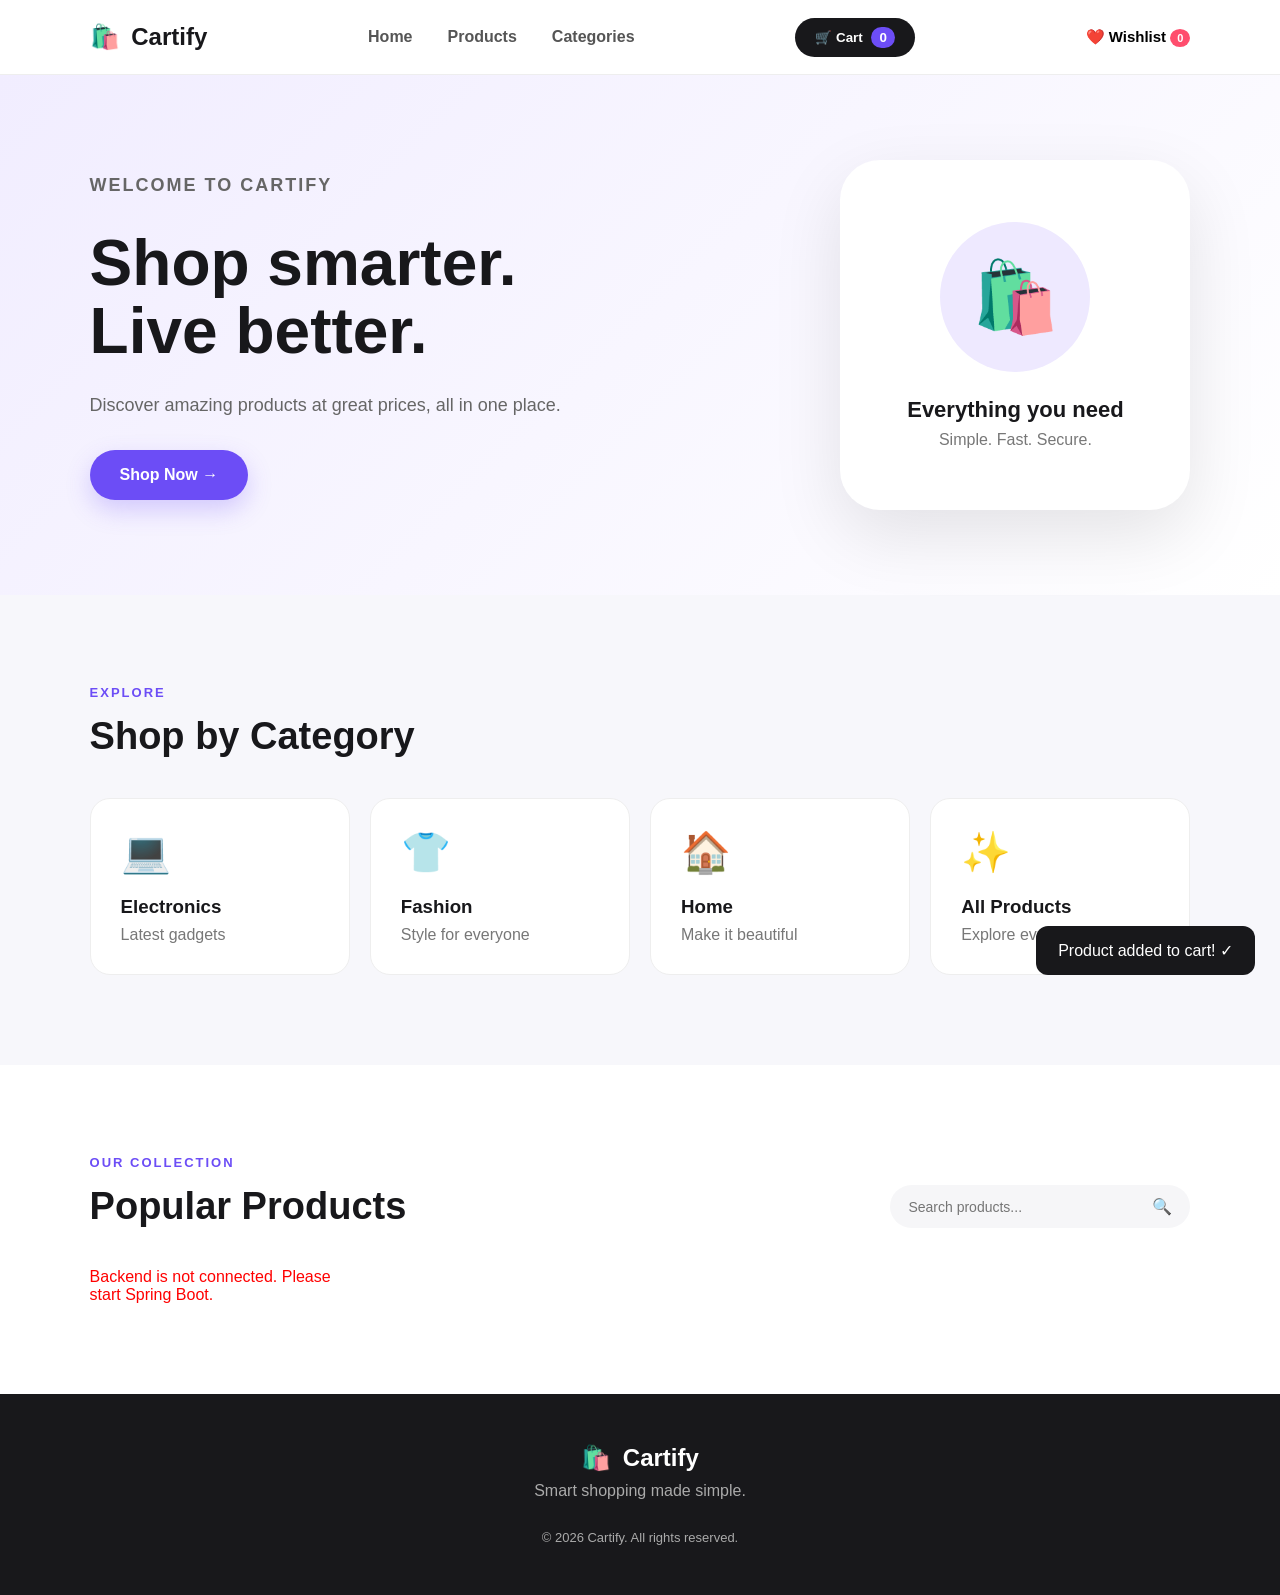
==== frontend/index.html @ fc57c3f5 "Cartify Java e-commerce website" ====
<!DOCTYPE html>
<html lang="en">
<head>
    <meta charset="UTF-8">
    <meta name="viewport" content="width=device-width, initial-scale=1.0">

    <title>Cartify | Smart Shopping</title>

    <link rel="stylesheet" href="style.css">
</head>

<body>

    <!-- NAVBAR -->
    <header class="navbar">

        <div class="logo">
            🛍️ <span>Cartify</span>
        </div>

        <nav>
            <a href="#home">Home</a>
            <a href="#products">Products</a>
            <a href="#categories">Categories</a>
        </nav>

        <button class="cart-btn" onclick="openCart()">
            🛒 Cart
            <span id="cart-count">0</span>
        </button>
        <button class="wishlist-btn" onclick="openWishlist()">
    ❤️ Wishlist <span id="wishlistCount">0</span>
</button>

    </header>


    <!-- HERO -->
    <section class="hero" id="home">

        <div class="hero-content">

            <p class="small-title">WELCOME TO CARTIFY</p>

            <h1>
                Shop smarter.<br>
                Live better.
            </h1>

            <p>
                Discover amazing products at great prices,
                all in one place.
            </p>

            <button class="shop-btn" onclick="scrollToProducts()">
                Shop Now →
            </button>

        </div>

        <div class="hero-card">
            <div class="hero-circle">🛍️</div>
            <h3>Everything you need</h3>
            <p>Simple. Fast. Secure.</p>
        </div>

    </section>


    <!-- CATEGORIES -->
    <section class="categories" id="categories">

        <div class="section-heading">
            <p>EXPLORE</p>
            <h2>Shop by Category</h2>
        </div>

        <div class="category-grid">

            <div class="category-card" onclick="filterCategory('Electronics')">
                <span>💻</span>
                <h3>Electronics</h3>
                <p>Latest gadgets</p>
            </div>

            <div class="category-card" onclick="filterCategory('Fashion')">
                <span>👕</span>
                <h3>Fashion</h3>
                <p>Style for everyone</p>
            </div>

            <div class="category-card" onclick="filterCategory('Home')">
                <span>🏠</span>
                <h3>Home</h3>
                <p>Make it beautiful</p>
            </div>

            <div class="category-card" onclick="filterCategory('All')">
                <span>✨</span>
                <h3>All Products</h3>
                <p>Explore everything</p>
            </div>

        </div>

    </section>


    <!-- PRODUCTS -->
    <section class="products-section" id="products">

        <div class="section-heading product-heading">

            <div>
                <p>OUR COLLECTION</p>
                <h2>Popular Products</h2>
            </div>

            <div class="search-box">
                <input
                    type="text"
                    id="searchInput"
                    placeholder="Search products..."
                    oninput="searchProducts()"
                >
                🔍
            </div>

        </div>

        <div id="product-container" class="product-grid">

            <!-- Products will come from Java backend -->

        </div>

    </section>


    <!-- CART DRAWER -->
    <div id="cart-overlay" class="overlay" onclick="closeCart()"></div>

    <aside id="cart-drawer" class="cart-drawer">

        <div class="cart-header">
            <h2>Your Cart 🛒</h2>
            <button onclick="closeCart()">✕</button>
        </div>

        <div id="cart-items">
            <p class="empty-cart">Your cart is empty.</p>
        </div>

        <div class="cart-footer">

            <div class="cart-total">
                <span>Total</span>
                <strong id="cart-total">₹0</strong>
            </div>

            <button class="checkout-btn" onclick="checkout()">
                Place Order →
            </button>

        </div>

    </aside>

<!-- WISHLIST DRAWER -->
<div id="wishlist-overlay" class="overlay" onclick="closeWishlist()"></div>

<aside id="wishlist-drawer" class="cart-drawer">

    <div class="cart-header">
        <h2>Your Wishlist ❤️</h2>
        <button onclick="closeWishlist()">✕</button>
    </div>

    <div id="wishlist-items">
        <p class="empty-cart">Your wishlist is empty.</p>
    </div>

</aside>
    <!-- SUCCESS MESSAGE -->
    <div id="toast" class="toast">
        Product added to cart! ✓
    </div>


    <!-- FOOTER -->
    <footer>

        <div class="logo">
            🛍️ <span>Cartify</span>
        </div>

        <p>Smart shopping made simple.</p>

        <p class="copyright">
            © 2026 Cartify. All rights reserved.
        </p>

    </footer>


    <script src="script.js"></script>

</body>
</html>
---- frontend/style.css ----
* {
    margin: 0;
    padding: 0;
    box-sizing: border-box;
}

html {
    scroll-behavior: smooth;
}

body {
    font-family: Arial, Helvetica, sans-serif;
    background: #f7f7fb;
    color: #18181b;
}

/* NAVBAR */

.navbar {
    height: 75px;
    padding: 0 7%;
    display: flex;
    align-items: center;
    justify-content: space-between;
    background: white;
    position: sticky;
    top: 0;
    z-index: 1000;
    border-bottom: 1px solid #eeeeee;
}

.logo {
    font-size: 24px;
    font-weight: 800;
}

.logo span {
    margin-left: 5px;
}

.navbar nav {
    display: flex;
    gap: 35px;
}

.navbar nav a {
    text-decoration: none;
    color: #555;
    font-weight: 600;
}

.navbar nav a:hover {
    color: #6c4df6;
}

.cart-btn {
    border: none;
    background: #18181b;
    color: white;
    padding: 12px 20px;
    border-radius: 30px;
    cursor: pointer;
    font-weight: 700;
}

.cart-btn span {
    background: #6c4df6;
    padding: 3px 8px;
    border-radius: 20px;
    margin-left: 5px;
}


/* HERO */

.hero {
    min-height: 520px;
    padding: 80px 7%;
    display: flex;
    align-items: center;
    justify-content: space-between;
    background: linear-gradient(135deg, #f1edff, #ffffff);
}

.hero-content {
    max-width: 600px;
}

.small-title,
.section-heading p {
    color: #6c4df6;
    font-size: 13px;
    font-weight: 800;
    letter-spacing: 2px;
    margin-bottom: 15px;
}

.hero h1 {
    font-size: 64px;
    line-height: 1.05;
    margin-bottom: 25px;
}

.hero-content > p {
    font-size: 18px;
    color: #666;
    line-height: 1.7;
    margin-bottom: 30px;
}

.shop-btn {
    border: none;
    background: #6c4df6;
    color: white;
    padding: 16px 30px;
    border-radius: 30px;
    font-size: 16px;
    font-weight: 700;
    cursor: pointer;
    box-shadow: 0 10px 25px rgba(108, 77, 246, 0.25);
}

.shop-btn:hover {
    transform: translateY(-2px);
}

.hero-card {
    width: 350px;
    height: 350px;
    border-radius: 40px;
    background: white;
    box-shadow: 0 25px 70px rgba(0, 0, 0, 0.10);
    display: flex;
    flex-direction: column;
    align-items: center;
    justify-content: center;
}

.hero-circle {
    width: 150px;
    height: 150px;
    border-radius: 50%;
    background: #eee9ff;
    display: flex;
    align-items: center;
    justify-content: center;
    font-size: 70px;
    margin-bottom: 25px;
}

.hero-card h3 {
    font-size: 22px;
    margin-bottom: 8px;
}

.hero-card p {
    color: #777;
}


/* SECTIONS */

.categories,
.products-section {
    padding: 90px 7%;
}

.section-heading {
    margin-bottom: 40px;
}

.section-heading h2 {
    font-size: 38px;
}


/* CATEGORY */

.category-grid {
    display: grid;
    grid-template-columns: repeat(4, 1fr);
    gap: 20px;
}

.category-card {
    background: white;
    padding: 30px;
    border-radius: 20px;
    cursor: pointer;
    transition: 0.25s;
    border: 1px solid #eeeeee;
}

.category-card:hover {
    transform: translateY(-7px);
    box-shadow: 0 15px 35px rgba(0, 0, 0, 0.08);
}

.category-card span {
    font-size: 40px;
}

.category-card h3 {
    margin-top: 20px;
    margin-bottom: 8px;
}

.category-card p {
    color: #777;
}


/* PRODUCTS */

.products-section {
    background: #ffffff;
}

.product-heading {
    display: flex;
    justify-content: space-between;
    align-items: end;
}

.search-box {
    width: 300px;
    background: #f6f6f8;
    padding: 12px 18px;
    border-radius: 30px;
    display: flex;
    align-items: center;
}

.search-box input {
    width: 100%;
    border: none;
    outline: none;
    background: transparent;
    font-size: 14px;
}

.product-grid {
    display: grid;
    grid-template-columns: repeat(4, 1fr);
    gap: 25px;
}

.product-card {
    background: #f8f8fb;
    border-radius: 22px;
    overflow: hidden;
    transition: 0.25s;
}

.product-card:hover {
    transform: translateY(-5px);
    box-shadow: 0 15px 35px rgba(0, 0, 0, 0.10);
}

.product-image {
    height: 210px;
    display: flex;
    align-items: center;
    justify-content: center;
    background: #eee9ff;
    font-size: 75px;
}

.product-info {
    padding: 22px;
}

.product-info h3 {
    font-size: 19px;
    margin-bottom: 8px;
}

.product-description {
    color: #777;
    font-size: 14px;
    min-height: 40px;
}

.product-price {
    font-size: 21px;
    font-weight: 800;
    margin: 15px 0;
}

.add-btn {
    width: 100%;
    border: none;
    padding: 12px;
    border-radius: 12px;
    background: #18181b;
    color: white;
    cursor: pointer;
    font-weight: 700;
}

.add-btn:hover {
    background: #6c4df6;
}


/* CART */

.overlay {
    position: fixed;
    inset: 0;
    background: rgba(0, 0, 0, 0.45);
    display: none;
    z-index: 1999;
}

.cart-drawer {
    position: fixed;
    right: -420px;
    top: 0;
    width: 420px;
    height: 100vh;
    background: white;
    z-index: 2000;
    padding: 25px;
    transition: 0.3s;
    display: flex;
    flex-direction: column;
}

.cart-drawer.open {
    right: 0;
}

.overlay.open {
    display: block;
}

.cart-header {
    display: flex;
    justify-content: space-between;
    align-items: center;
    padding-bottom: 20px;
    border-bottom: 1px solid #eee;
}

.cart-header button {
    border: none;
    background: #f1f1f1;
    border-radius: 50%;
    width: 35px;
    height: 35px;
    cursor: pointer;
}

#cart-items {
    flex: 1;
    overflow-y: auto;
    padding: 20px 0;
}

.cart-item {
    display: flex;
    justify-content: space-between;
    gap: 15px;
    padding: 15px 0;
    border-bottom: 1px solid #eee;
}

.cart-item h4 {
    margin-bottom: 5px;
}

.cart-item p {
    color: #777;
    font-size: 14px;
}

.remove-btn {
    border: none;
    color: #e53935;
    background: none;
    cursor: pointer;
}

.cart-footer {
    border-top: 1px solid #eee;
    padding-top: 20px;
}

.cart-total {
    display: flex;
    justify-content: space-between;
    font-size: 20px;
    margin-bottom: 20px;
}

.checkout-btn {
    width: 100%;
    padding: 15px;
    border: none;
    border-radius: 12px;
    background: #6c4df6;
    color: white;
    font-weight: 800;
    cursor: pointer;
}


/* TOAST */

.toast {
    position: fixed;
    right: 25px;
    bottom: 25px;
    background: #18181b;
    color: white;
    padding: 15px 22px;
    border-radius: 12px;
    transform: translateY(100px);
    transition: 0.3s;
    z-index: 3000;
}

.toast.show {
    transform: translateY(0);
}


/* FOOTER */

footer {
    background: #18181b;
    color: white;
    padding: 50px 7%;
    text-align: center;
}

footer p {
    color: #aaa;
    margin-top: 10px;
}

.copyright {
    font-size: 13px;
    margin-top: 30px !important;
}


/* RESPONSIVE */

@media (max-width: 900px) {

    .hero {
        flex-direction: column;
        gap: 50px;
        text-align: center;
    }

    .hero h1 {
        font-size: 45px;
    }

    .category-grid,
    .product-grid {
        grid-template-columns: repeat(2, 1fr);
    }

    .navbar nav {
        display: none;
    }
}

@media (max-width: 600px) {

    .hero-card {
        width: 280px;
        height: 280px;
    }

    .category-grid,
    .product-grid {
        grid-template-columns: 1fr;
    }

    .product-heading {
        flex-direction: column;
        align-items: stretch;
        gap: 25px;
    }

    .search-box {
        width: 100%;
    }

    .cart-drawer {
        width: 100%;
    }
}
.stock-text {
    display: inline-block;
    background: #eaf8ef;
    color: #218838;
    padding: 5px 10px;
    border-radius: 20px;
    font-size: 12px;
    font-weight: 700;
    margin-bottom: 12px;
}
/* ===============================
   WISHLIST
   =============================== */

.wishlist-btn {
    border: none;
    background: transparent;
    font-size: 15px;
    font-weight: 700;
    cursor: pointer;
    margin-left: 10px;
}

#wishlistCount {
    background: #ff4d6d;
    color: white;
    padding: 3px 7px;
    border-radius: 50%;
    font-size: 11px;
}

#wishlist-drawer {
    right: -420px;
}

#wishlist-drawer.open {
    right: 0;
}

#wishlist-overlay {
    display: none;
}

#wishlist-overlay.show {
    display: block;
}

#wishlist-items {
    padding: 20px;
}

#wishlist-items .cart-item {
    display: flex;
    justify-content: space-between;
    align-items: center;
    gap: 15px;
    padding: 15px 0;
    border-bottom: 1px solid #eee;
}

#wishlist-items .cart-item strong {
    font-size: 16px;
}

#wishlist-items .cart-item p {
    margin: 6px 0 0;
    font-weight: 700;
}

#wishlist-items button {
    border: none;
    background: #f5f5f5;
    padding: 8px 10px;
    border-radius: 8px;
    cursor: pointer;
    margin-left: 5px;
}

#wishlist-items button:hover {
    transform: scale(1.05);
}
/* ===============================
   PRODUCT RATING
   =============================== */

.product-rating {
    display: flex;
    align-items: center;
    gap: 8px;
    margin: 8px 0 10px;
    font-size: 14px;
}

.product-rating span {
    color: #777;
    font-weight: 600;
    font-size: 13px;
}
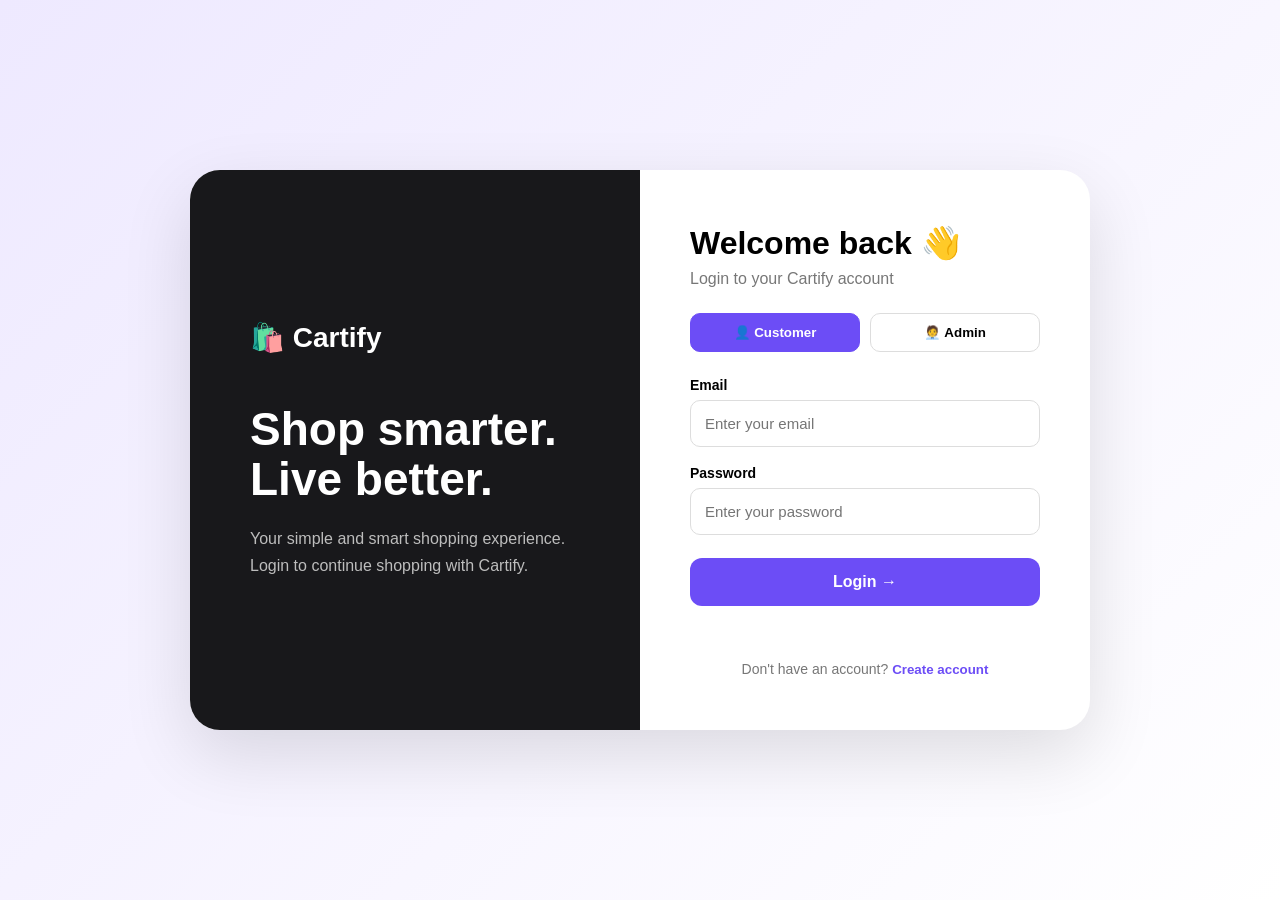
==== commit c6c58321: "Add login flow" ====
--- a/frontend/index.html
+++ b/frontend/index.html
@@ -1,12 +1,18 @@
 <!DOCTYPE html>
 <html lang="en">
 <head>
+
     <meta charset="UTF-8">
     <meta name="viewport" content="width=device-width, initial-scale=1.0">
 
-    <title>Cartify | Smart Shopping</title>
-
-    <link rel="stylesheet" href="style.css">
+    <script>
+        if (!localStorage.getItem("cartifyUser")) {
+            window.location.href = "login.html";
+        }
+    </script>
+
+    <!-- baaki tumhara existing code -->
+
 </head>
 
 <body>
